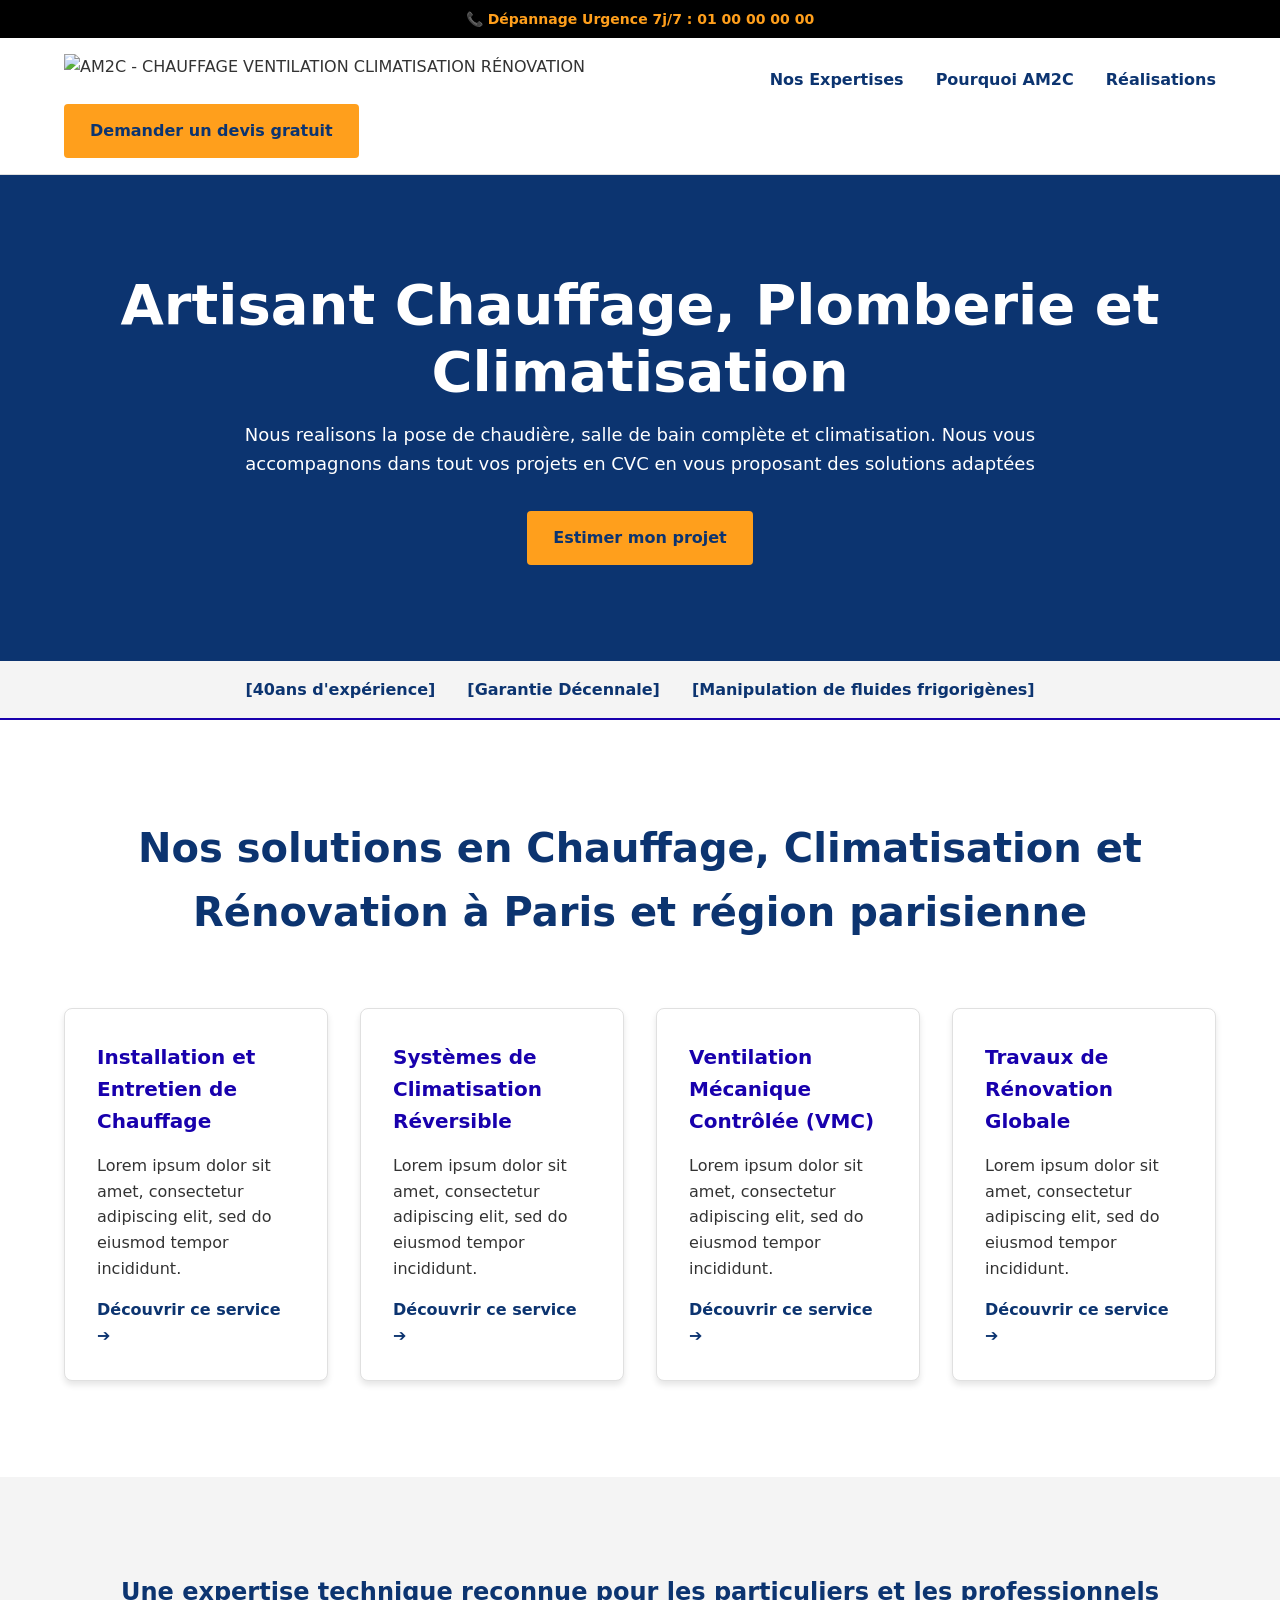
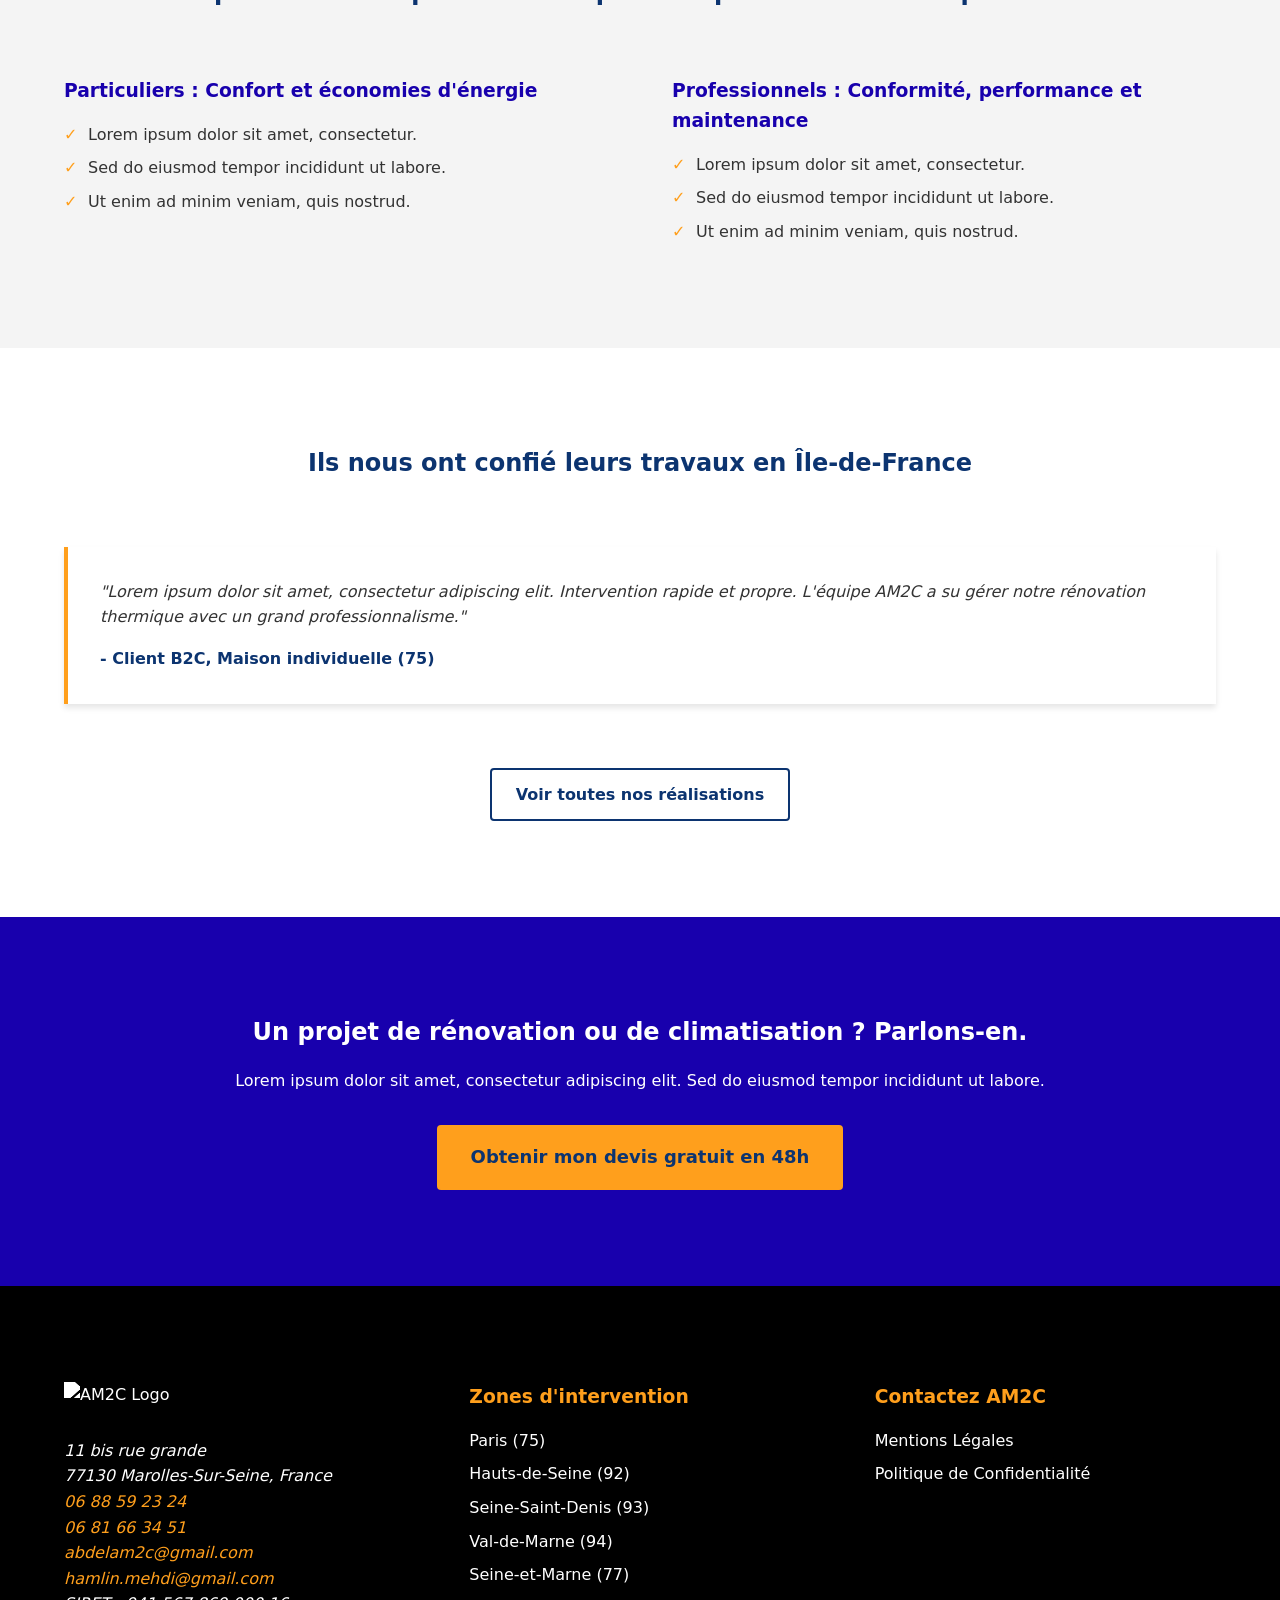
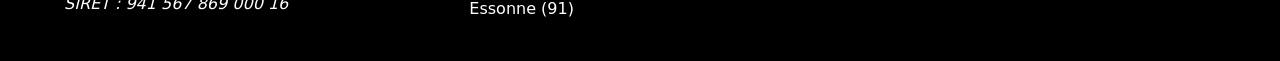
==== index.html @ a671abc2 "Rename home.html to index.html" ====
<!DOCTYPE html>
<html lang="fr">
<head>
    <meta charset="UTF-8">
    <meta name="viewport" content="width=device-width, initial-scale=1.0">
    <meta name="description" content="AM2C, expert en génie climatique (Chauffage, Ventilation, Climatisation) et rénovation globale en Île-de-France.">
    <title>AM2C | Expert CVC et Rénovation en Île-de-France</title>
    <link rel="stylesheet" href="style.css">
</head>
<body>
    
    <!-- 1. EN-TÊTE & NAVIGATION -->
    <header class="header">
        <div class="header__top-bar">
            <!-- Profil Urgence : Persistant et ultra-visible -->
            <a href="tel:+33100000000" class="header__emergency-link">📞 Dépannage Urgence 7j/7 : 01 00 00 00 00</a>
        </div>
        <div class="header__main">
            <a href="/" class="header__logo-link">
                <!-- L'attribut alt reprend exactement le sous-titre de votre logo pour le SEO -->
                <img src="logo-am2c.svg" alt="AM2C - CHAUFFAGE VENTILATION CLIMATISATION RÉNOVATION" class="header__logo">
            </a>
            <nav class="header__nav" aria-label="Menu principal">
                <ul class="header__menu">
                    <li class="header__menu-item"><a href="#expertises" class="header__menu-link">Nos Expertises</a></li>
                    <li class="header__menu-item"><a href="#pourquoi-nous" class="header__menu-link">Pourquoi AM2C</a></li>
                    <li class="header__menu-item"><a href="#realisations" class="header__menu-link">Réalisations</a></li>
                </ul>
            </nav>
            <div class="header__cta-group">
                <!-- Profil Projet : Bouton de conversion principal -->
                <a href="#devis" class="btn btn--primary">Demander un devis gratuit</a>
            </div>
        </div>
    </header>

    <main>
        <!-- 2. SECTION HÉRO -->
        <section class="hero">
            <div class="hero__content">
                <h1 class="hero__title">Artisant Chauffage, Plomberie et Climatisation</h1>
                <p class="hero__description">Nous realisons la pose de chaudière, salle de bain complète et climatisation. Nous vous accompagnons dans tout vos projets en CVC en vous proposant des solutions adaptées</p>
                <div class="hero__actions">
                    <a href="#devis" class="btn btn--primary">Estimer mon projet</a>
                </div>
            </div>
        </section>

        <!-- 3. BARRE DE RÉASSURANCE -->
        <aside class="trust-bar" aria-label="Certifications et garanties de l'entreprise">
            <!-- H2 masqué visuellement mais lu par les screen readers et Google -->
            <h2 class="sr-only">Nos certifications et garanties qualité</h2>
            <ul class="trust-bar__list">
                <li class="trust-bar__item"><span class="trust-bar__icon">[40ans d'expérience]</span></li>
                <li class="trust-bar__item"><span class="trust-bar__icon">[Garantie Décennale]</span></li>
                <li class="trust-bar__item"><span class="trust-bar__icon">[Manipulation de fluides frigorigènes]</span></li>
            </ul>
        </aside>

        <!-- 4. PÔLES D'EXPERTISE (La future grille CSS) -->
        <section id="expertises" class="services">
            <div class="services__container">
                <h2 class="services__section-title">Nos solutions en Chauffage, Climatisation et Rénovation à Paris et région parisienne</h2>
                <div class="services__grid">
                    <article class="service-card">
                        <h3 class="service-card__title">Installation et Entretien de Chauffage</h3>
                        <p class="service-card__text">Lorem ipsum dolor sit amet, consectetur adipiscing elit, sed do eiusmod tempor incididunt.</p>
                        <a href="#chauffage" class="service-card__link">Découvrir ce service ➔</a>
                    </article>
                    <article class="service-card">
                        <h3 class="service-card__title">Systèmes de Climatisation Réversible</h3>
                        <p class="service-card__text">Lorem ipsum dolor sit amet, consectetur adipiscing elit, sed do eiusmod tempor incididunt.</p>
                        <a href="#climatisation" class="service-card__link">Découvrir ce service ➔</a>
                    </article>
                    <article class="service-card">
                        <h3 class="service-card__title">Ventilation Mécanique Contrôlée (VMC)</h3>
                        <p class="service-card__text">Lorem ipsum dolor sit amet, consectetur adipiscing elit, sed do eiusmod tempor incididunt.</p>
                        <a href="#ventilation" class="service-card__link">Découvrir ce service ➔</a>
                    </article>
                    <article class="service-card">
                        <h3 class="service-card__title">Travaux de Rénovation Globale</h3>
                        <p class="service-card__text">Lorem ipsum dolor sit amet, consectetur adipiscing elit, sed do eiusmod tempor incididunt.</p>
                        <a href="#renovation" class="service-card__link">Découvrir ce service ➔</a>
                    </article>
                </div>
            </div>
        </section>

        <!-- 5. POURQUOI CHOISIR AM2C -->
        <section id="pourquoi-nous" class="why-us">
            <div class="why-us__container">
                <h2 class="why-us__title">Une expertise technique reconnue pour les particuliers et les professionnels</h2>
                <div class="why-us__content">
                    <article class="why-us__target">
                        <h3 class="why-us__subtitle">Particuliers : Confort et économies d'énergie</h3>
                        <ul class="why-us__list">
                            <li>Lorem ipsum dolor sit amet, consectetur.</li>
                            <li>Sed do eiusmod tempor incididunt ut labore.</li>
                            <li>Ut enim ad minim veniam, quis nostrud.</li>
                        </ul>
                    </article>
                    <article class="why-us__target">
                        <h3 class="why-us__subtitle">Professionnels : Conformité, performance et maintenance</h3>
                        <ul class="why-us__list">
                            <li>Lorem ipsum dolor sit amet, consectetur.</li>
                            <li>Sed do eiusmod tempor incididunt ut labore.</li>
                            <li>Ut enim ad minim veniam, quis nostrud.</li>
                        </ul>
                    </article>
                </div>
            </div>
        </section>

        <!-- 6. PREUVE SOCIALE -->
        <section id="realisations" class="testimonials">
            <div class="testimonials__container">
                <h2 class="testimonials__title">Ils nous ont confié leurs travaux en Île-de-France</h2>
                <div class="testimonials__grid">
                    <article class="testimonial-card">
                        <blockquote class="testimonial-card__quote">"Lorem ipsum dolor sit amet, consectetur adipiscing elit. Intervention rapide et propre. L'équipe AM2C a su gérer notre rénovation thermique avec un grand professionnalisme."</blockquote>
                        <p class="testimonial-card__author">- Client B2C, Maison individuelle (75)</p>
                    </article>
                </div>
                <div class="testimonials__actions">
                    <a href="#portfolio" class="btn btn--outline">Voir toutes nos réalisations</a>
                </div>
            </div>
        </section>

        <!-- 7. CTA FINAL (PRE-FOOTER) -->
        <section id="devis" class="pre-footer-cta">
            <div class="pre-footer-cta__container">
                <h2 class="pre-footer-cta__title">Un projet de rénovation ou de climatisation ? Parlons-en.</h2>
                <p class="pre-footer-cta__text">Lorem ipsum dolor sit amet, consectetur adipiscing elit. Sed do eiusmod tempor incididunt ut labore.</p>
                <a href="#contact" class="btn btn--primary btn--large">Obtenir mon devis gratuit en 48h</a>
            </div>
        </section>
    </main>

    <!-- 8. PIED DE PAGE -->
    <footer class="footer">
        <div class="footer__container">
            <div class="footer__column">
                <img src="logo-am2c-blanc.svg" alt="AM2C Logo" class="footer__logo">
                <address class="footer__address">
                    <p>11 bis rue grande <br>77130 Marolles-Sur-Seine, France</p>
                    <p><a href="tel:+33100000000">06 88 59 23 24</a></p>
                    <p><a href="tel:+33100000000">06 81 66 34 51</a></p>
                    <p><a href="mailto:contact@am2c.fr">abdelam2c@gmail.com</a></p>
                    <p><a href="mailto:contact@am2c.fr">hamlin.mehdi@gmail.com</a></p>
                    <p>SIRET : 941 567 869 000 16</p>
                </address>
            </div>
            <div class="footer__column">
                <h3 class="footer__subtitle">Zones d'intervention</h3>
                <nav aria-label="Zones d'intervention">
                    <ul class="footer__list">
                        <li><a href="#paris">Paris (75)</a></li>
                        <li><a href="#hauts-de-seine">Hauts-de-Seine (92)</a></li>
                        <li><a href="#seine-saint-denis">Seine-Saint-Denis (93)</a></li>
                        <li><a href="#val-de-marne">Val-de-Marne (94)</a></li>
                        <li><a href="#val-de-marne">Seine-et-Marne (77)</a></li>
                        <li><a href="#val-de-marne">Essonne (91)</a></li>
                    </ul>
                </nav>
            </div>
            <div class="footer__column">
                <h3 class="footer__subtitle">Contactez AM2C</h3>
                <nav aria-label="Liens légaux">
                    <ul class="footer__list">
                        <li><a href="#mentions-legales">Mentions Légales</a></li>
                        <li><a href="#politique-confidentialite">Politique de Confidentialité</a></li>
                    </ul>
                </nav>
            </div>
        </div>
    </footer>

</body>
</html>
---- style.css ----
/* ==========================================================================
   1. VARIABLES & CONFIGURATION (Design Tokens)
   ========================================================================== */
:root {
    /* Couleurs de la marque (issues du Logo AM2C) */
    --color-primary: #0C3470;     /* Bleu Foncé */
    --color-secondary: #1800AD;   /* Bleu Royal */
    --color-dark: #000000;        /* Noir */
    
    /* Couleurs d'accentuation et neutres */
    --color-accent: #FF9F1C;      /* Orange Ambré - CTA */
    --color-accent-hover: #E88E19;/* Orange Ambré foncé */
    --color-light: #FFFFFF;       /* Blanc pur */
    --color-bg-gray: #F4F4F4;     /* Gris très clair pour casser la monotonie */
    --color-text: #333333;        /* Gris foncé pour un texte lisible (WCAG) */

    /* Typographie (Sans requête HTTP inutile = polices système optimisées) */
    --font-main: 'Inter', system-ui, -apple-system, BlinkMacSystemFont, "Segoe UI", Roboto, sans-serif;
    
    /* Espacements (Système fluide de base) */
    --spacing-xs: 0.5rem;
    --spacing-sm: 1rem;
    --spacing-md: 2rem;
    --spacing-lg: 4rem;
    --spacing-xl: 6rem;

    /* Ombres et Transitions */
    --shadow-card: 0 4px 6px rgba(0, 0, 0, 0.1);
    --shadow-card-hover: 0 10px 15px rgba(0, 0, 0, 0.15);
    --transition-fast: 0.2s ease-in-out;
}

/* ==========================================================================
   2. RESET & BASE (HTML sémantique)
   ========================================================================== */
*, *::before, *::after {
    box-sizing: border-box;
    margin: 0;
    padding: 0;
}

html {
    scroll-behavior: smooth; /* Pour la navigation fluide par ancres */
    font-size: 100%;
}

body {
    font-family: var(--font-main);
    color: var(--color-text);
    background-color: var(--color-light);
    line-height: 1.6;
    -webkit-font-smoothing: antialiased;
}

img, svg {
    max-width: 100%;
    height: auto;
    display: block;
}

a {
    text-decoration: none;
    color: inherit;
    transition: color var(--transition-fast);
}

ul {
    list-style: none;
}

/* ==========================================================================
   3. CLASSES UTILITAIRES (Accessibilité & Layout)
   ========================================================================== */
/* Masquer visuellement mais laisser lisible pour les lecteurs d'écran & SEO */
.sr-only {
    position: absolute;
    width: 1px;
    height: 1px;
    padding: 0;
    margin: -1px;
    overflow: hidden;
    clip: rect(0, 0, 0, 0);
    border: 0;
}

/* Conteneur global */
[class$="__container"] {
    width: 90%;
    max-width: 1200px;
    margin: 0 auto;
}

/* ==========================================================================
   4. COMPOSANTS (Boutons)
   ========================================================================== */
.btn {
    display: inline-block;
    padding: 0.75rem 1.5rem;
    font-weight: 700;
    text-align: center;
    border-radius: 4px;
    cursor: pointer;
    transition: all var(--transition-fast);
    border: 2px solid transparent;
}

.btn--primary {
    background-color: var(--color-accent);
    color: var(--color-primary); /* Contraste WCAG AA respecté */
}

.btn--primary:hover, .btn--primary:focus-visible {
    background-color: var(--color-accent-hover);
    transform: translateY(-2px);
}

.btn--secondary {
    background-color: transparent;
    color: var(--color-light);
    border-color: var(--color-light);
}

.btn--secondary:hover, .btn--secondary:focus-visible {
    background-color: var(--color-light);
    color: var(--color-primary);
}

.btn--outline {
    background-color: transparent;
    color: var(--color-primary);
    border-color: var(--color-primary);
}

.btn--outline:hover {
    background-color: var(--color-primary);
    color: var(--color-light);
}

.btn--large {
    padding: 1rem 2rem;
    font-size: 1.125rem;
}

/* ==========================================================================
   5. LAYOUT : HEADER
   ========================================================================== */
.header__top-bar {
    background-color: var(--color-dark);
    color: var(--color-light);
    text-align: center;
    padding: var(--spacing-xs);
    font-size: 0.875rem;
    font-weight: bold;
}

.header__emergency-link {
    color: var(--color-accent);
}

.header__main {
    display: flex;
    flex-wrap: wrap;
    justify-content: space-between;
    align-items: center;
    padding: var(--spacing-sm) 5%;
    background-color: var(--color-light);
    border-bottom: 1px solid #E0E0E0;
}

.header__logo {
    height: 50px; /* À ajuster selon les proportions de votre fichier SVG/PNG */
}

.header__menu {
    display: none; /* Masqué sur mobile par défaut, nécessitera un bouton menu/hamburger */
}

/* Tablette & Desktop */
@media (min-width: 768px) {
    .header__menu {
        display: flex;
        gap: var(--spacing-md);
    }
    
    .header__menu-link {
        font-weight: 600;
        color: var(--color-primary);
    }
    
    .header__menu-link:hover {
        color: var(--color-accent);
    }
}

/* ==========================================================================
   6. LAYOUT : HERO SECTION
   ========================================================================== */
.hero {
    background-color: var(--color-primary);
    /* Option : Ajouter une image en background avec un overlay gradient ici */
    color: var(--color-light);
    padding: var(--spacing-xl) 5%;
    text-align: center;
}

.hero__title {
    font-size: clamp(2rem, 5vw, 3.5rem); /* Typographie fluide */
    line-height: 1.2;
    margin-bottom: var(--spacing-sm);
    color: var(--color-light);
}

.hero__description {
    font-size: 1.125rem;
    max-width: 800px;
    margin: 0 auto var(--spacing-md);
}

.hero__actions {
    display: flex;
    flex-direction: column;
    gap: var(--spacing-sm);
    justify-content: center;
}

@media (min-width: 768px) {
    .hero__actions {
        flex-direction: row;
    }
}

/* ==========================================================================
   7. LAYOUT : TRUST BAR (Réassurance)
   ========================================================================== */
.trust-bar {
    background-color: var(--color-bg-gray);
    padding: var(--spacing-sm) 5%;
    border-bottom: 2px solid var(--color-secondary);
}

.trust-bar__list {
    display: flex;
    flex-wrap: wrap;
    justify-content: center;
    gap: var(--spacing-md);
    font-weight: bold;
    color: var(--color-primary);
}

/* ==========================================================================
   8. LAYOUT : SERVICES (Pôles d'expertise - GRID)
   ========================================================================== */
.services {
    padding: var(--spacing-xl) 0;
}

.services__section-title {
    text-align: center;
    color: var(--color-primary);
    margin-bottom: var(--spacing-lg);
    font-size: clamp(1.75rem, 4vw, 2.5rem);
}

.services__grid {
    display: grid;
    grid-template-columns: 1fr; /* Mobile-first: 1 colonne */
    gap: var(--spacing-md);
}

/* Tablette: 2 colonnes */
@media (min-width: 768px) {
    .services__grid {
        grid-template-columns: repeat(2, 1fr);
    }
}

/* Desktop: 4 colonnes */
@media (min-width: 1024px) {
    .services__grid {
        grid-template-columns: repeat(4, 1fr);
    }
}

.service-card {
    background-color: var(--color-light);
    border: 1px solid #E0E0E0;
    padding: var(--spacing-md);
    border-radius: 8px;
    box-shadow: var(--shadow-card);
    transition: box-shadow var(--transition-fast), transform var(--transition-fast);
    display: flex;
    flex-direction: column;
}

.service-card:hover {
    box-shadow: var(--shadow-card-hover);
    transform: translateY(-5px);
    border-bottom: 4px solid var(--color-secondary);
}

.service-card__title {
    color: var(--color-secondary);
    margin-bottom: var(--spacing-sm);
    font-size: 1.25rem;
}

.service-card__text {
    margin-bottom: var(--spacing-sm);
    flex-grow: 1; /* Pousse le lien vers le bas pour un alignement uniforme */
}

.service-card__link {
    color: var(--color-primary);
    font-weight: 700;
    display: inline-flex;
    align-items: center;
    margin-top: auto;
}

.service-card__link:hover {
    color: var(--color-accent);
}

/* ==========================================================================
   9. LAYOUT : POURQUOI NOUS & PREUVE SOCIALE
   ========================================================================== */
.why-us {
    background-color: var(--color-bg-gray);
    padding: var(--spacing-xl) 0;
}

.why-us__title, .testimonials__title {
    text-align: center;
    color: var(--color-primary);
    margin-bottom: var(--spacing-lg);
}

.why-us__content {
    display: grid;
    grid-template-columns: 1fr;
    gap: var(--spacing-lg);
}

@media (min-width: 768px) {
    .why-us__content {
        grid-template-columns: repeat(2, 1fr);
    }
}

.why-us__subtitle {
    color: var(--color-secondary);
    margin-bottom: var(--spacing-sm);
}

.why-us__list li {
    position: relative;
    padding-left: 1.5rem;
    margin-bottom: var(--spacing-xs);
}

.why-us__list li::before {
    content: "✓";
    position: absolute;
    left: 0;
    color: var(--color-accent);
    font-weight: bold;
}

.testimonials {
    padding: var(--spacing-xl) 0;
}

.testimonial-card {
    background-color: var(--color-light);
    padding: var(--spacing-md);
    border-left: 4px solid var(--color-accent);
    box-shadow: var(--shadow-card);
    font-style: italic;
}

.testimonial-card__author {
    margin-top: var(--spacing-sm);
    font-weight: bold;
    color: var(--color-primary);
    font-style: normal;
}

.testimonials__actions {
    text-align: center;
    margin-top: var(--spacing-lg);
}

/* ==========================================================================
   10. CTA FINAL & FOOTER
   ========================================================================== */
.pre-footer-cta {
    background-color: var(--color-secondary);
    color: var(--color-light);
    text-align: center;
    padding: var(--spacing-xl) 0;
}

.pre-footer-cta__title {
    margin-bottom: var(--spacing-sm);
}

.pre-footer-cta__text {
    margin-bottom: var(--spacing-md);
}

.footer {
    background-color: var(--color-dark);
    color: var(--color-light);
    padding: var(--spacing-xl) 0 var(--spacing-md);
}

.footer__container {
    display: grid;
    grid-template-columns: 1fr;
    gap: var(--spacing-lg);
}

@media (min-width: 768px) {
    .footer__container {
        grid-template-columns: repeat(3, 1fr);
    }
}

.footer__logo {
    height: 40px;
    margin-bottom: var(--spacing-sm);
    filter: brightness(0) invert(1); /* Rend le logo blanc si on utilise un PNG noir de base */
}

.footer__subtitle {
    color: var(--color-accent);
    margin-bottom: var(--spacing-sm);
}

.footer__list li {
    margin-bottom: var(--spacing-xs);
}

.footer__list a:hover {
    color: var(--color-accent);
    text-decoration: underline;
}

.footer__address a {
    color: var(--color-accent);
}
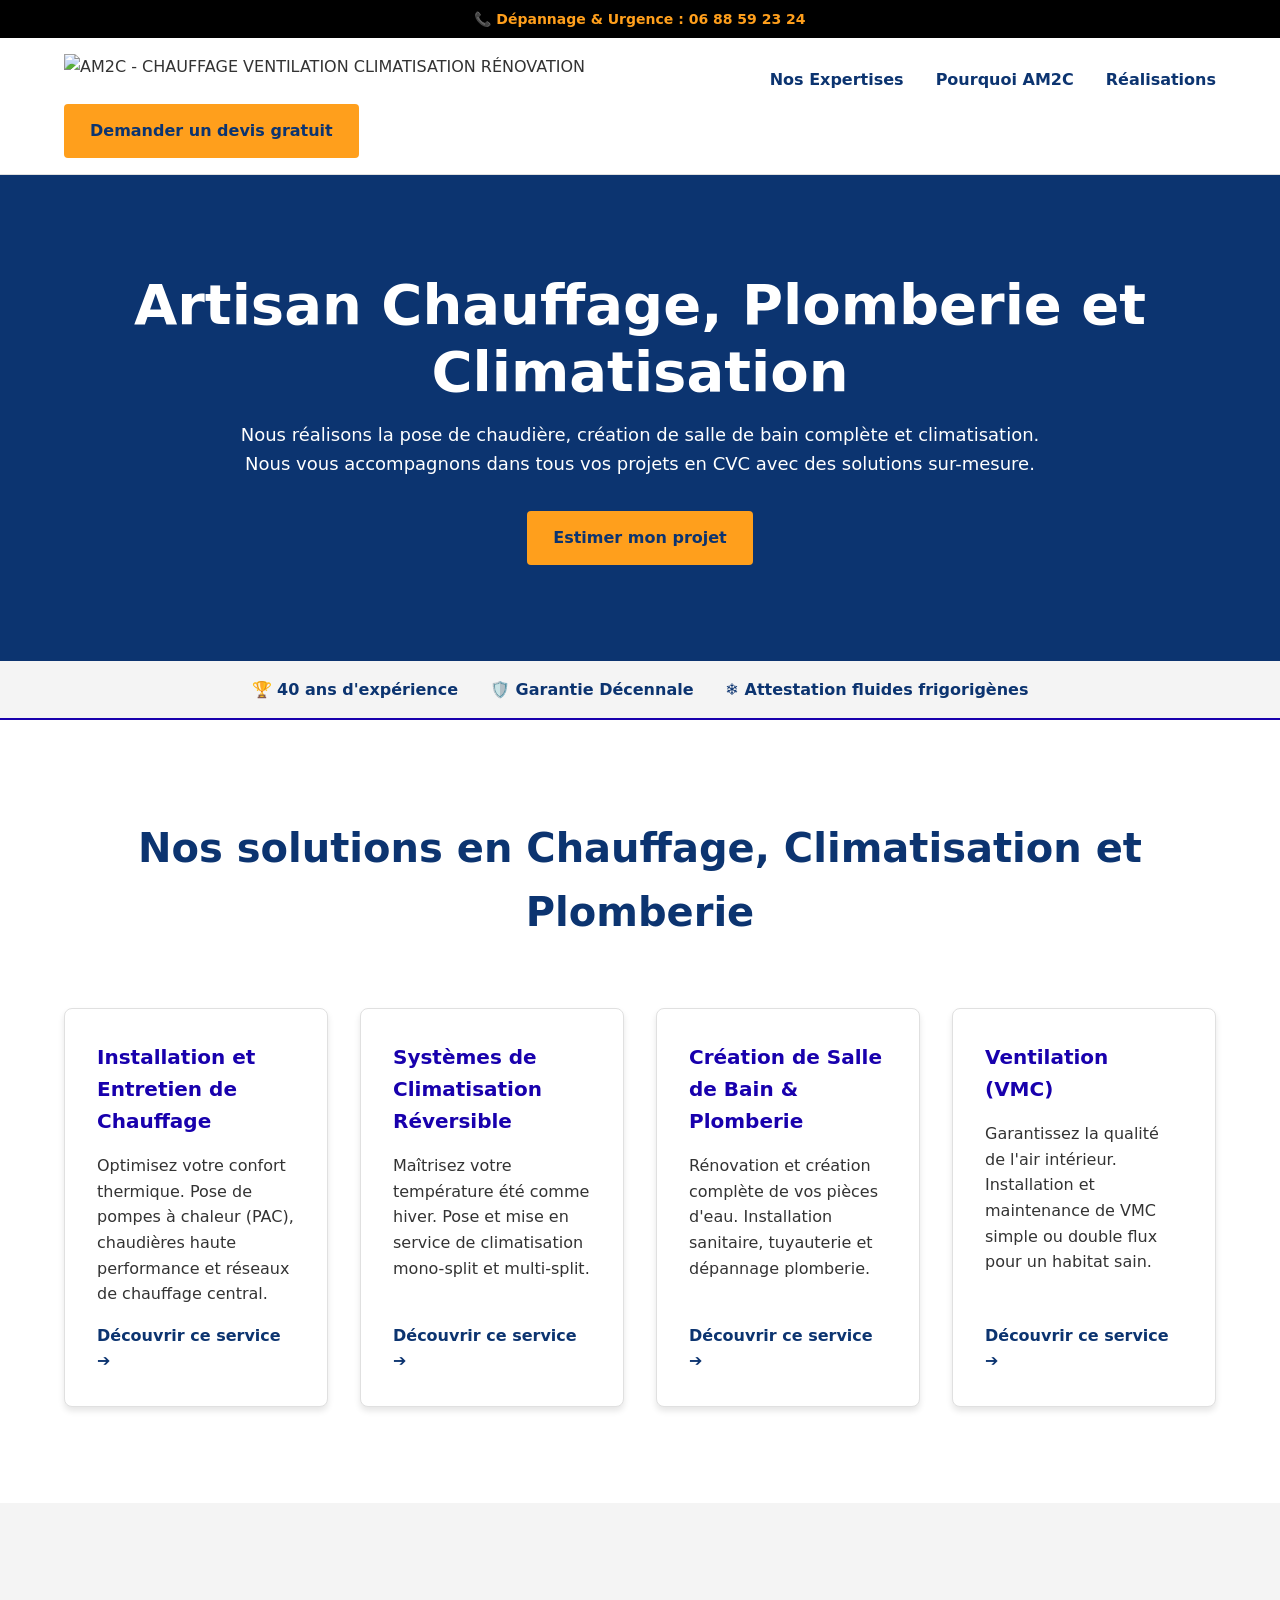
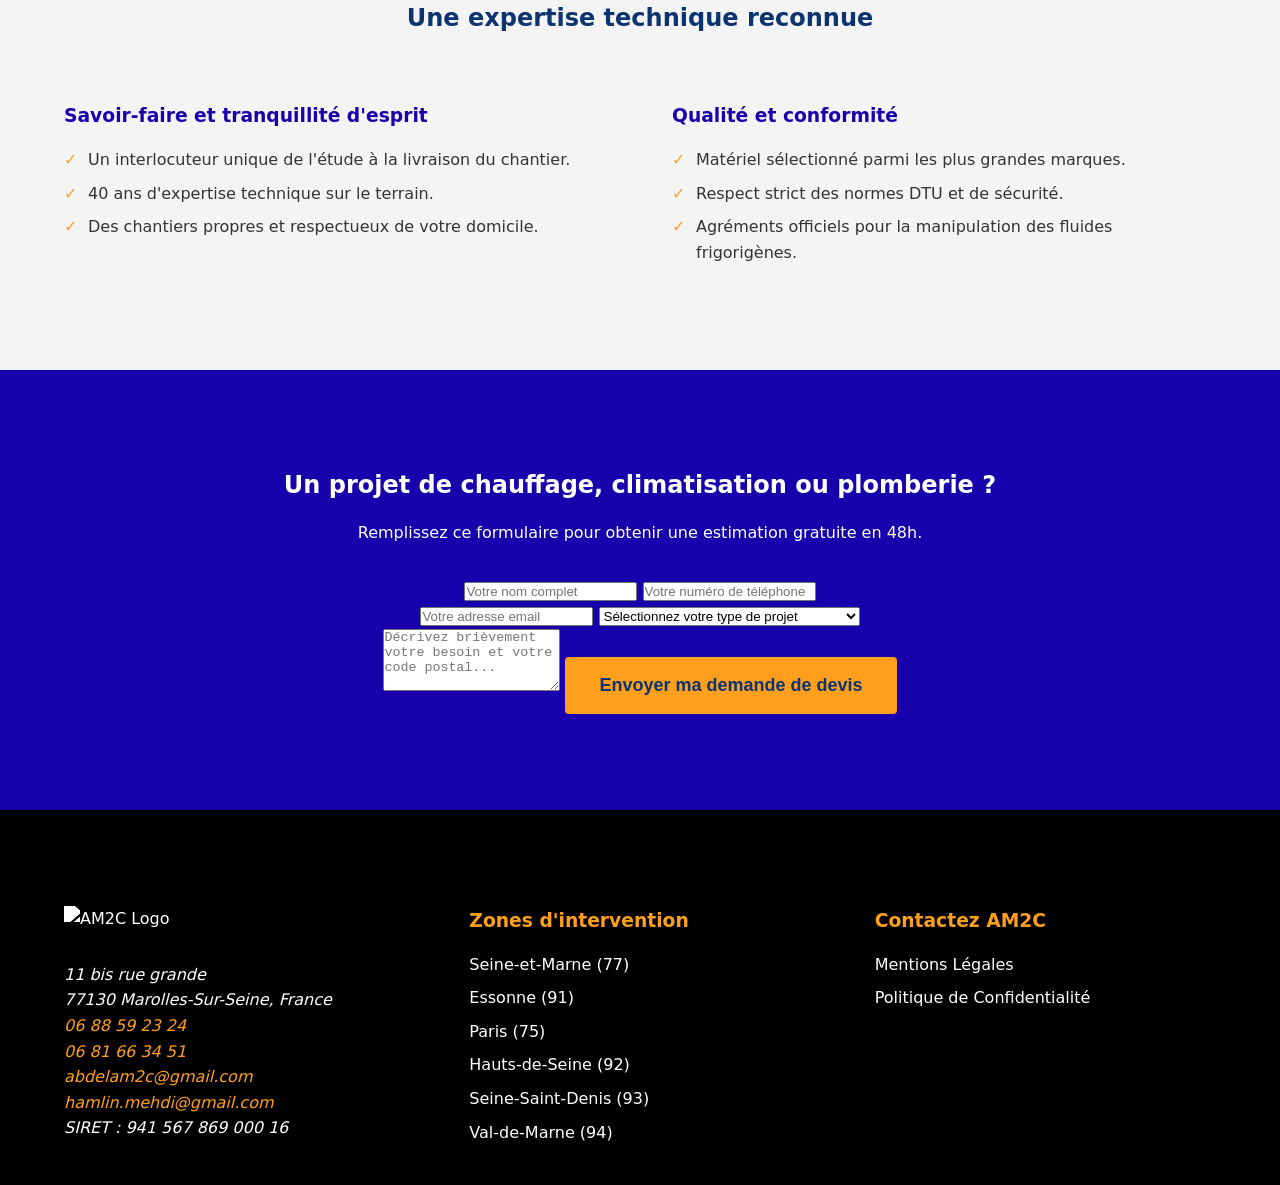
==== commit d84c0304: "Update index.html" ====
--- a/index.html
+++ b/index.html
@@ -3,22 +3,19 @@
 <head>
     <meta charset="UTF-8">
     <meta name="viewport" content="width=device-width, initial-scale=1.0">
-    <meta name="description" content="AM2C, expert en génie climatique (Chauffage, Ventilation, Climatisation) et rénovation globale en Île-de-France.">
-    <title>AM2C | Expert CVC et Rénovation en Île-de-France</title>
-    <link rel="stylesheet" href="style.css">
+    <meta name="description" content="AM2C, expert en génie climatique (Chauffage, Ventilation, Climatisation) et plomberie en Île-de-France et Seine-et-Marne.">
+    <title>AM2C | Artisan Chauffagiste, Plombier et Climatisation (77, 91, IDF)</title>
+    <link rel="stylesheet" href="static/style.css">
 </head>
 <body>
     
-    <!-- 1. EN-TÊTE & NAVIGATION -->
     <header class="header">
         <div class="header__top-bar">
-            <!-- Profil Urgence : Persistant et ultra-visible -->
-            <a href="tel:+33100000000" class="header__emergency-link">📞 Dépannage Urgence 7j/7 : 01 00 00 00 00</a>
+            <a href="tel:+33688592324" class="header__emergency-link">📞 Dépannage & Urgence : 06 88 59 23 24</a>
         </div>
         <div class="header__main">
             <a href="/" class="header__logo-link">
-                <!-- L'attribut alt reprend exactement le sous-titre de votre logo pour le SEO -->
-                <img src="logo-am2c.svg" alt="AM2C - CHAUFFAGE VENTILATION CLIMATISATION RÉNOVATION" class="header__logo">
+                <img src="amc_logo.png" alt="AM2C - CHAUFFAGE VENTILATION CLIMATISATION RÉNOVATION" class="header__logo">
             </a>
             <nav class="header__nav" aria-label="Menu principal">
                 <ul class="header__menu">
@@ -28,126 +25,121 @@
                 </ul>
             </nav>
             <div class="header__cta-group">
-                <!-- Profil Projet : Bouton de conversion principal -->
                 <a href="#devis" class="btn btn--primary">Demander un devis gratuit</a>
             </div>
         </div>
     </header>
 
     <main>
-        <!-- 2. SECTION HÉRO -->
         <section class="hero">
             <div class="hero__content">
-                <h1 class="hero__title">Artisant Chauffage, Plomberie et Climatisation</h1>
-                <p class="hero__description">Nous realisons la pose de chaudière, salle de bain complète et climatisation. Nous vous accompagnons dans tout vos projets en CVC en vous proposant des solutions adaptées</p>
+                <h1 class="hero__title">Artisan Chauffage, Plomberie et Climatisation</h1>
+                <p class="hero__description">Nous réalisons la pose de chaudière, création de salle de bain complète et climatisation. Nous vous accompagnons dans tous vos projets en CVC avec des solutions sur-mesure.</p>
                 <div class="hero__actions">
                     <a href="#devis" class="btn btn--primary">Estimer mon projet</a>
                 </div>
             </div>
         </section>
 
-        <!-- 3. BARRE DE RÉASSURANCE -->
         <aside class="trust-bar" aria-label="Certifications et garanties de l'entreprise">
-            <!-- H2 masqué visuellement mais lu par les screen readers et Google -->
             <h2 class="sr-only">Nos certifications et garanties qualité</h2>
             <ul class="trust-bar__list">
-                <li class="trust-bar__item"><span class="trust-bar__icon">[40ans d'expérience]</span></li>
-                <li class="trust-bar__item"><span class="trust-bar__icon">[Garantie Décennale]</span></li>
-                <li class="trust-bar__item"><span class="trust-bar__icon">[Manipulation de fluides frigorigènes]</span></li>
+                <li class="trust-bar__item"><span class="trust-bar__icon">🏆 40 ans d'expérience</span></li>
+                <li class="trust-bar__item"><span class="trust-bar__icon">🛡️ Garantie Décennale</span></li>
+                <li class="trust-bar__item"><span class="trust-bar__icon">❄️ Attestation fluides frigorigènes</span></li>
             </ul>
         </aside>
 
-        <!-- 4. PÔLES D'EXPERTISE (La future grille CSS) -->
         <section id="expertises" class="services">
             <div class="services__container">
-                <h2 class="services__section-title">Nos solutions en Chauffage, Climatisation et Rénovation à Paris et région parisienne</h2>
+                <h2 class="services__section-title">Nos solutions en Chauffage, Climatisation et Plomberie</h2>
                 <div class="services__grid">
                     <article class="service-card">
                         <h3 class="service-card__title">Installation et Entretien de Chauffage</h3>
-                        <p class="service-card__text">Lorem ipsum dolor sit amet, consectetur adipiscing elit, sed do eiusmod tempor incididunt.</p>
+                        <p class="service-card__text">Optimisez votre confort thermique. Pose de pompes à chaleur (PAC), chaudières haute performance et réseaux de chauffage central.</p>
                         <a href="#chauffage" class="service-card__link">Découvrir ce service ➔</a>
                     </article>
                     <article class="service-card">
                         <h3 class="service-card__title">Systèmes de Climatisation Réversible</h3>
-                        <p class="service-card__text">Lorem ipsum dolor sit amet, consectetur adipiscing elit, sed do eiusmod tempor incididunt.</p>
+                        <p class="service-card__text">Maîtrisez votre température été comme hiver. Pose et mise en service de climatisation mono-split et multi-split.</p>
                         <a href="#climatisation" class="service-card__link">Découvrir ce service ➔</a>
                     </article>
                     <article class="service-card">
-                        <h3 class="service-card__title">Ventilation Mécanique Contrôlée (VMC)</h3>
-                        <p class="service-card__text">Lorem ipsum dolor sit amet, consectetur adipiscing elit, sed do eiusmod tempor incididunt.</p>
-                        <a href="#ventilation" class="service-card__link">Découvrir ce service ➔</a>
+                        <h3 class="service-card__title">Création de Salle de Bain & Plomberie</h3>
+                        <p class="service-card__text">Rénovation et création complète de vos pièces d'eau. Installation sanitaire, tuyauterie et dépannage plomberie.</p>
+                        <a href="#plomberie" class="service-card__link">Découvrir ce service ➔</a>
                     </article>
                     <article class="service-card">
-                        <h3 class="service-card__title">Travaux de Rénovation Globale</h3>
-                        <p class="service-card__text">Lorem ipsum dolor sit amet, consectetur adipiscing elit, sed do eiusmod tempor incididunt.</p>
-                        <a href="#renovation" class="service-card__link">Découvrir ce service ➔</a>
+                        <h3 class="service-card__title">Ventilation (VMC)</h3>
+                        <p class="service-card__text">Garantissez la qualité de l'air intérieur. Installation et maintenance de VMC simple ou double flux pour un habitat sain.</p>
+                        <a href="#ventilation" class="service-card__link">Découvrir ce service ➔</a>
                     </article>
                 </div>
             </div>
         </section>
 
-        <!-- 5. POURQUOI CHOISIR AM2C -->
         <section id="pourquoi-nous" class="why-us">
             <div class="why-us__container">
-                <h2 class="why-us__title">Une expertise technique reconnue pour les particuliers et les professionnels</h2>
+                <h2 class="why-us__title">Une expertise technique reconnue</h2>
                 <div class="why-us__content">
                     <article class="why-us__target">
-                        <h3 class="why-us__subtitle">Particuliers : Confort et économies d'énergie</h3>
+                        <h3 class="why-us__subtitle">Savoir-faire et tranquillité d'esprit</h3>
                         <ul class="why-us__list">
-                            <li>Lorem ipsum dolor sit amet, consectetur.</li>
-                            <li>Sed do eiusmod tempor incididunt ut labore.</li>
-                            <li>Ut enim ad minim veniam, quis nostrud.</li>
+                            <li>Un interlocuteur unique de l'étude à la livraison du chantier.</li>
+                            <li>40 ans d'expertise technique sur le terrain.</li>
+                            <li>Des chantiers propres et respectueux de votre domicile.</li>
                         </ul>
                     </article>
                     <article class="why-us__target">
-                        <h3 class="why-us__subtitle">Professionnels : Conformité, performance et maintenance</h3>
+                        <h3 class="why-us__subtitle">Qualité et conformité</h3>
                         <ul class="why-us__list">
-                            <li>Lorem ipsum dolor sit amet, consectetur.</li>
-                            <li>Sed do eiusmod tempor incididunt ut labore.</li>
-                            <li>Ut enim ad minim veniam, quis nostrud.</li>
+                            <li>Matériel sélectionné parmi les plus grandes marques.</li>
+                            <li>Respect strict des normes DTU et de sécurité.</li>
+                            <li>Agréments officiels pour la manipulation des fluides frigorigènes.</li>
                         </ul>
                     </article>
                 </div>
             </div>
         </section>
 
-        <!-- 6. PREUVE SOCIALE -->
-        <section id="realisations" class="testimonials">
-            <div class="testimonials__container">
-                <h2 class="testimonials__title">Ils nous ont confié leurs travaux en Île-de-France</h2>
-                <div class="testimonials__grid">
-                    <article class="testimonial-card">
-                        <blockquote class="testimonial-card__quote">"Lorem ipsum dolor sit amet, consectetur adipiscing elit. Intervention rapide et propre. L'équipe AM2C a su gérer notre rénovation thermique avec un grand professionnalisme."</blockquote>
-                        <p class="testimonial-card__author">- Client B2C, Maison individuelle (75)</p>
-                    </article>
-                </div>
-                <div class="testimonials__actions">
-                    <a href="#portfolio" class="btn btn--outline">Voir toutes nos réalisations</a>
-                </div>
-            </div>
-        </section>
-
-        <!-- 7. CTA FINAL (PRE-FOOTER) -->
         <section id="devis" class="pre-footer-cta">
             <div class="pre-footer-cta__container">
-                <h2 class="pre-footer-cta__title">Un projet de rénovation ou de climatisation ? Parlons-en.</h2>
-                <p class="pre-footer-cta__text">Lorem ipsum dolor sit amet, consectetur adipiscing elit. Sed do eiusmod tempor incididunt ut labore.</p>
-                <a href="#contact" class="btn btn--primary btn--large">Obtenir mon devis gratuit en 48h</a>
+                <h2 class="pre-footer-cta__title">Un projet de chauffage, climatisation ou plomberie ?</h2>
+                <p class="pre-footer-cta__text">Remplissez ce formulaire pour obtenir une estimation gratuite en 48h.</p>
+                
+                <form action="#" method="POST" class="quote-form">
+                    <div class="form-group">
+                        <input type="text" name="nom" placeholder="Votre nom complet" required class="form-input">
+                        <input type="tel" name="telephone" placeholder="Votre numéro de téléphone" required class="form-input">
+                    </div>
+                    <div class="form-group">
+                        <input type="email" name="email" placeholder="Votre adresse email" required class="form-input">
+                        <select name="projet" required class="form-input">
+                            <option value="">Sélectionnez votre type de projet</option>
+                            <option value="chauffage">Installation Chauffage / Chaudière / PAC</option>
+                            <option value="climatisation">Climatisation Réversible</option>
+                            <option value="salle-de-bain">Création Salle de Bain / Plomberie</option>
+                            <option value="depannage">Dépannage / Entretien</option>
+                        </select>
+                    </div>
+                    <textarea name="message" placeholder="Décrivez brièvement votre besoin et votre code postal..." rows="4" required class="form-input"></textarea>
+                    <button type="submit" class="btn btn--primary btn--large">Envoyer ma demande de devis</button>
+                </form>
+
             </div>
         </section>
     </main>
 
-    <!-- 8. PIED DE PAGE -->
     <footer class="footer">
         <div class="footer__container">
             <div class="footer__column">
-                <img src="logo-am2c-blanc.svg" alt="AM2C Logo" class="footer__logo">
+                <img src="amc_logo.png" alt="AM2C Logo" class="footer__logo">
                 <address class="footer__address">
                     <p>11 bis rue grande <br>77130 Marolles-Sur-Seine, France</p>
-                    <p><a href="tel:+33100000000">06 88 59 23 24</a></p>
-                    <p><a href="tel:+33100000000">06 81 66 34 51</a></p>
-                    <p><a href="mailto:contact@am2c.fr">abdelam2c@gmail.com</a></p>
-                    <p><a href="mailto:contact@am2c.fr">hamlin.mehdi@gmail.com</a></p>
+                    <p><a href="tel:+33688592324">06 88 59 23 24</a></p>
+                    <p><a href="tel:+33681663451">06 81 66 34 51</a></p>
+                    <p><a href="mailto:abdelam2c@gmail.com">abdelam2c@gmail.com</a></p>
+                    <p><a href="mailto:hamlin.mehdi@gmail.com">hamlin.mehdi@gmail.com</a></p>
                     <p>SIRET : 941 567 869 000 16</p>
                 </address>
             </div>
@@ -155,12 +147,12 @@
                 <h3 class="footer__subtitle">Zones d'intervention</h3>
                 <nav aria-label="Zones d'intervention">
                     <ul class="footer__list">
+                        <li><a href="#seine-et-marne">Seine-et-Marne (77)</a></li>
+                        <li><a href="#essonne">Essonne (91)</a></li>
                         <li><a href="#paris">Paris (75)</a></li>
                         <li><a href="#hauts-de-seine">Hauts-de-Seine (92)</a></li>
                         <li><a href="#seine-saint-denis">Seine-Saint-Denis (93)</a></li>
                         <li><a href="#val-de-marne">Val-de-Marne (94)</a></li>
-                        <li><a href="#val-de-marne">Seine-et-Marne (77)</a></li>
-                        <li><a href="#val-de-marne">Essonne (91)</a></li>
                     </ul>
                 </nav>
             </div>
--- a/static/style.css
+++ b/static/style.css
@@ -0,0 +1,451 @@
+/* ==========================================================================
+   1. VARIABLES & CONFIGURATION (Design Tokens)
+   ========================================================================== */
+:root {
+    /* Couleurs de la marque (issues du Logo AM2C) */
+    --color-primary: #0C3470;     /* Bleu Foncé */
+    --color-secondary: #1800AD;   /* Bleu Royal */
+    --color-dark: #000000;        /* Noir */
+    
+    /* Couleurs d'accentuation et neutres */
+    --color-accent: #FF9F1C;      /* Orange Ambré - CTA */
+    --color-accent-hover: #E88E19;/* Orange Ambré foncé */
+    --color-light: #FFFFFF;       /* Blanc pur */
+    --color-bg-gray: #F4F4F4;     /* Gris très clair pour casser la monotonie */
+    --color-text: #333333;        /* Gris foncé pour un texte lisible (WCAG) */
+
+    /* Typographie (Sans requête HTTP inutile = polices système optimisées) */
+    --font-main: 'Inter', system-ui, -apple-system, BlinkMacSystemFont, "Segoe UI", Roboto, sans-serif;
+    
+    /* Espacements (Système fluide de base) */
+    --spacing-xs: 0.5rem;
+    --spacing-sm: 1rem;
+    --spacing-md: 2rem;
+    --spacing-lg: 4rem;
+    --spacing-xl: 6rem;
+
+    /* Ombres et Transitions */
+    --shadow-card: 0 4px 6px rgba(0, 0, 0, 0.1);
+    --shadow-card-hover: 0 10px 15px rgba(0, 0, 0, 0.15);
+    --transition-fast: 0.2s ease-in-out;
+}
+
+/* ==========================================================================
+   2. RESET & BASE (HTML sémantique)
+   ========================================================================== */
+*, *::before, *::after {
+    box-sizing: border-box;
+    margin: 0;
+    padding: 0;
+}
+
+html {
+    scroll-behavior: smooth; /* Pour la navigation fluide par ancres */
+    font-size: 100%;
+}
+
+body {
+    font-family: var(--font-main);
+    color: var(--color-text);
+    background-color: var(--color-light);
+    line-height: 1.6;
+    -webkit-font-smoothing: antialiased;
+}
+
+img, svg {
+    max-width: 100%;
+    height: auto;
+    display: block;
+}
+
+a {
+    text-decoration: none;
+    color: inherit;
+    transition: color var(--transition-fast);
+}
+
+ul {
+    list-style: none;
+}
+
+/* ==========================================================================
+   3. CLASSES UTILITAIRES (Accessibilité & Layout)
+   ========================================================================== */
+/* Masquer visuellement mais laisser lisible pour les lecteurs d'écran & SEO */
+.sr-only {
+    position: absolute;
+    width: 1px;
+    height: 1px;
+    padding: 0;
+    margin: -1px;
+    overflow: hidden;
+    clip: rect(0, 0, 0, 0);
+    border: 0;
+}
+
+/* Conteneur global */
+[class$="__container"] {
+    width: 90%;
+    max-width: 1200px;
+    margin: 0 auto;
+}
+
+/* ==========================================================================
+   4. COMPOSANTS (Boutons)
+   ========================================================================== */
+.btn {
+    display: inline-block;
+    padding: 0.75rem 1.5rem;
+    font-weight: 700;
+    text-align: center;
+    border-radius: 4px;
+    cursor: pointer;
+    transition: all var(--transition-fast);
+    border: 2px solid transparent;
+}
+
+.btn--primary {
+    background-color: var(--color-accent);
+    color: var(--color-primary); /* Contraste WCAG AA respecté */
+}
+
+.btn--primary:hover, .btn--primary:focus-visible {
+    background-color: var(--color-accent-hover);
+    transform: translateY(-2px);
+}
+
+.btn--secondary {
+    background-color: transparent;
+    color: var(--color-light);
+    border-color: var(--color-light);
+}
+
+.btn--secondary:hover, .btn--secondary:focus-visible {
+    background-color: var(--color-light);
+    color: var(--color-primary);
+}
+
+.btn--outline {
+    background-color: transparent;
+    color: var(--color-primary);
+    border-color: var(--color-primary);
+}
+
+.btn--outline:hover {
+    background-color: var(--color-primary);
+    color: var(--color-light);
+}
+
+.btn--large {
+    padding: 1rem 2rem;
+    font-size: 1.125rem;
+}
+
+/* ==========================================================================
+   5. LAYOUT : HEADER
+   ========================================================================== */
+.header__top-bar {
+    background-color: var(--color-dark);
+    color: var(--color-light);
+    text-align: center;
+    padding: var(--spacing-xs);
+    font-size: 0.875rem;
+    font-weight: bold;
+}
+
+.header__emergency-link {
+    color: var(--color-accent);
+}
+
+.header__main {
+    display: flex;
+    flex-wrap: wrap;
+    justify-content: space-between;
+    align-items: center;
+    padding: var(--spacing-sm) 5%;
+    background-color: var(--color-light);
+    border-bottom: 1px solid #E0E0E0;
+}
+
+.header__logo {
+    height: 50px; /* À ajuster selon les proportions de votre fichier SVG/PNG */
+}
+
+.header__menu {
+    display: none; /* Masqué sur mobile par défaut, nécessitera un bouton menu/hamburger */
+}
+
+/* Tablette & Desktop */
+@media (min-width: 768px) {
+    .header__menu {
+        display: flex;
+        gap: var(--spacing-md);
+    }
+    
+    .header__menu-link {
+        font-weight: 600;
+        color: var(--color-primary);
+    }
+    
+    .header__menu-link:hover {
+        color: var(--color-accent);
+    }
+}
+
+/* ==========================================================================
+   6. LAYOUT : HERO SECTION
+   ========================================================================== */
+.hero {
+    background-color: var(--color-primary);
+    /* Option : Ajouter une image en background avec un overlay gradient ici */
+    color: var(--color-light);
+    padding: var(--spacing-xl) 5%;
+    text-align: center;
+}
+
+.hero__title {
+    font-size: clamp(2rem, 5vw, 3.5rem); /* Typographie fluide */
+    line-height: 1.2;
+    margin-bottom: var(--spacing-sm);
+    color: var(--color-light);
+}
+
+.hero__description {
+    font-size: 1.125rem;
+    max-width: 800px;
+    margin: 0 auto var(--spacing-md);
+}
+
+.hero__actions {
+    display: flex;
+    flex-direction: column;
+    gap: var(--spacing-sm);
+    justify-content: center;
+}
+
+@media (min-width: 768px) {
+    .hero__actions {
+        flex-direction: row;
+    }
+}
+
+/* ==========================================================================
+   7. LAYOUT : TRUST BAR (Réassurance)
+   ========================================================================== */
+.trust-bar {
+    background-color: var(--color-bg-gray);
+    padding: var(--spacing-sm) 5%;
+    border-bottom: 2px solid var(--color-secondary);
+}
+
+.trust-bar__list {
+    display: flex;
+    flex-wrap: wrap;
+    justify-content: center;
+    gap: var(--spacing-md);
+    font-weight: bold;
+    color: var(--color-primary);
+}
+
+/* ==========================================================================
+   8. LAYOUT : SERVICES (Pôles d'expertise - GRID)
+   ========================================================================== */
+.services {
+    padding: var(--spacing-xl) 0;
+}
+
+.services__section-title {
+    text-align: center;
+    color: var(--color-primary);
+    margin-bottom: var(--spacing-lg);
+    font-size: clamp(1.75rem, 4vw, 2.5rem);
+}
+
+.services__grid {
+    display: grid;
+    grid-template-columns: 1fr; /* Mobile-first: 1 colonne */
+    gap: var(--spacing-md);
+}
+
+/* Tablette: 2 colonnes */
+@media (min-width: 768px) {
+    .services__grid {
+        grid-template-columns: repeat(2, 1fr);
+    }
+}
+
+/* Desktop: 4 colonnes */
+@media (min-width: 1024px) {
+    .services__grid {
+        grid-template-columns: repeat(4, 1fr);
+    }
+}
+
+.service-card {
+    background-color: var(--color-light);
+    border: 1px solid #E0E0E0;
+    padding: var(--spacing-md);
+    border-radius: 8px;
+    box-shadow: var(--shadow-card);
+    transition: box-shadow var(--transition-fast), transform var(--transition-fast);
+    display: flex;
+    flex-direction: column;
+}
+
+.service-card:hover {
+    box-shadow: var(--shadow-card-hover);
+    transform: translateY(-5px);
+    border-bottom: 4px solid var(--color-secondary);
+}
+
+.service-card__title {
+    color: var(--color-secondary);
+    margin-bottom: var(--spacing-sm);
+    font-size: 1.25rem;
+}
+
+.service-card__text {
+    margin-bottom: var(--spacing-sm);
+    flex-grow: 1; /* Pousse le lien vers le bas pour un alignement uniforme */
+}
+
+.service-card__link {
+    color: var(--color-primary);
+    font-weight: 700;
+    display: inline-flex;
+    align-items: center;
+    margin-top: auto;
+}
+
+.service-card__link:hover {
+    color: var(--color-accent);
+}
+
+/* ==========================================================================
+   9. LAYOUT : POURQUOI NOUS & PREUVE SOCIALE
+   ========================================================================== */
+.why-us {
+    background-color: var(--color-bg-gray);
+    padding: var(--spacing-xl) 0;
+}
+
+.why-us__title, .testimonials__title {
+    text-align: center;
+    color: var(--color-primary);
+    margin-bottom: var(--spacing-lg);
+}
+
+.why-us__content {
+    display: grid;
+    grid-template-columns: 1fr;
+    gap: var(--spacing-lg);
+}
+
+@media (min-width: 768px) {
+    .why-us__content {
+        grid-template-columns: repeat(2, 1fr);
+    }
+}
+
+.why-us__subtitle {
+    color: var(--color-secondary);
+    margin-bottom: var(--spacing-sm);
+}
+
+.why-us__list li {
+    position: relative;
+    padding-left: 1.5rem;
+    margin-bottom: var(--spacing-xs);
+}
+
+.why-us__list li::before {
+    content: "✓";
+    position: absolute;
+    left: 0;
+    color: var(--color-accent);
+    font-weight: bold;
+}
+
+.testimonials {
+    padding: var(--spacing-xl) 0;
+}
+
+.testimonial-card {
+    background-color: var(--color-light);
+    padding: var(--spacing-md);
+    border-left: 4px solid var(--color-accent);
+    box-shadow: var(--shadow-card);
+    font-style: italic;
+}
+
+.testimonial-card__author {
+    margin-top: var(--spacing-sm);
+    font-weight: bold;
+    color: var(--color-primary);
+    font-style: normal;
+}
+
+.testimonials__actions {
+    text-align: center;
+    margin-top: var(--spacing-lg);
+}
+
+/* ==========================================================================
+   10. CTA FINAL & FOOTER
+   ========================================================================== */
+.pre-footer-cta {
+    background-color: var(--color-secondary);
+    color: var(--color-light);
+    text-align: center;
+    padding: var(--spacing-xl) 0;
+}
+
+.pre-footer-cta__title {
+    margin-bottom: var(--spacing-sm);
+}
+
+.pre-footer-cta__text {
+    margin-bottom: var(--spacing-md);
+}
+
+.footer {
+    background-color: var(--color-dark);
+    color: var(--color-light);
+    padding: var(--spacing-xl) 0 var(--spacing-md);
+}
+
+.footer__container {
+    display: grid;
+    grid-template-columns: 1fr;
+    gap: var(--spacing-lg);
+}
+
+@media (min-width: 768px) {
+    .footer__container {
+        grid-template-columns: repeat(3, 1fr);
+    }
+}
+
+.footer__logo {
+    height: 40px;
+    margin-bottom: var(--spacing-sm);
+    filter: brightness(0) invert(1); /* Rend le logo blanc si on utilise un PNG noir de base */
+}
+
+.footer__subtitle {
+    color: var(--color-accent);
+    margin-bottom: var(--spacing-sm);
+}
+
+.footer__list li {
+    margin-bottom: var(--spacing-xs);
+}
+
+.footer__list a:hover {
+    color: var(--color-accent);
+    text-decoration: underline;
+}
+
+.footer__address a {
+    color: var(--color-accent);
+}
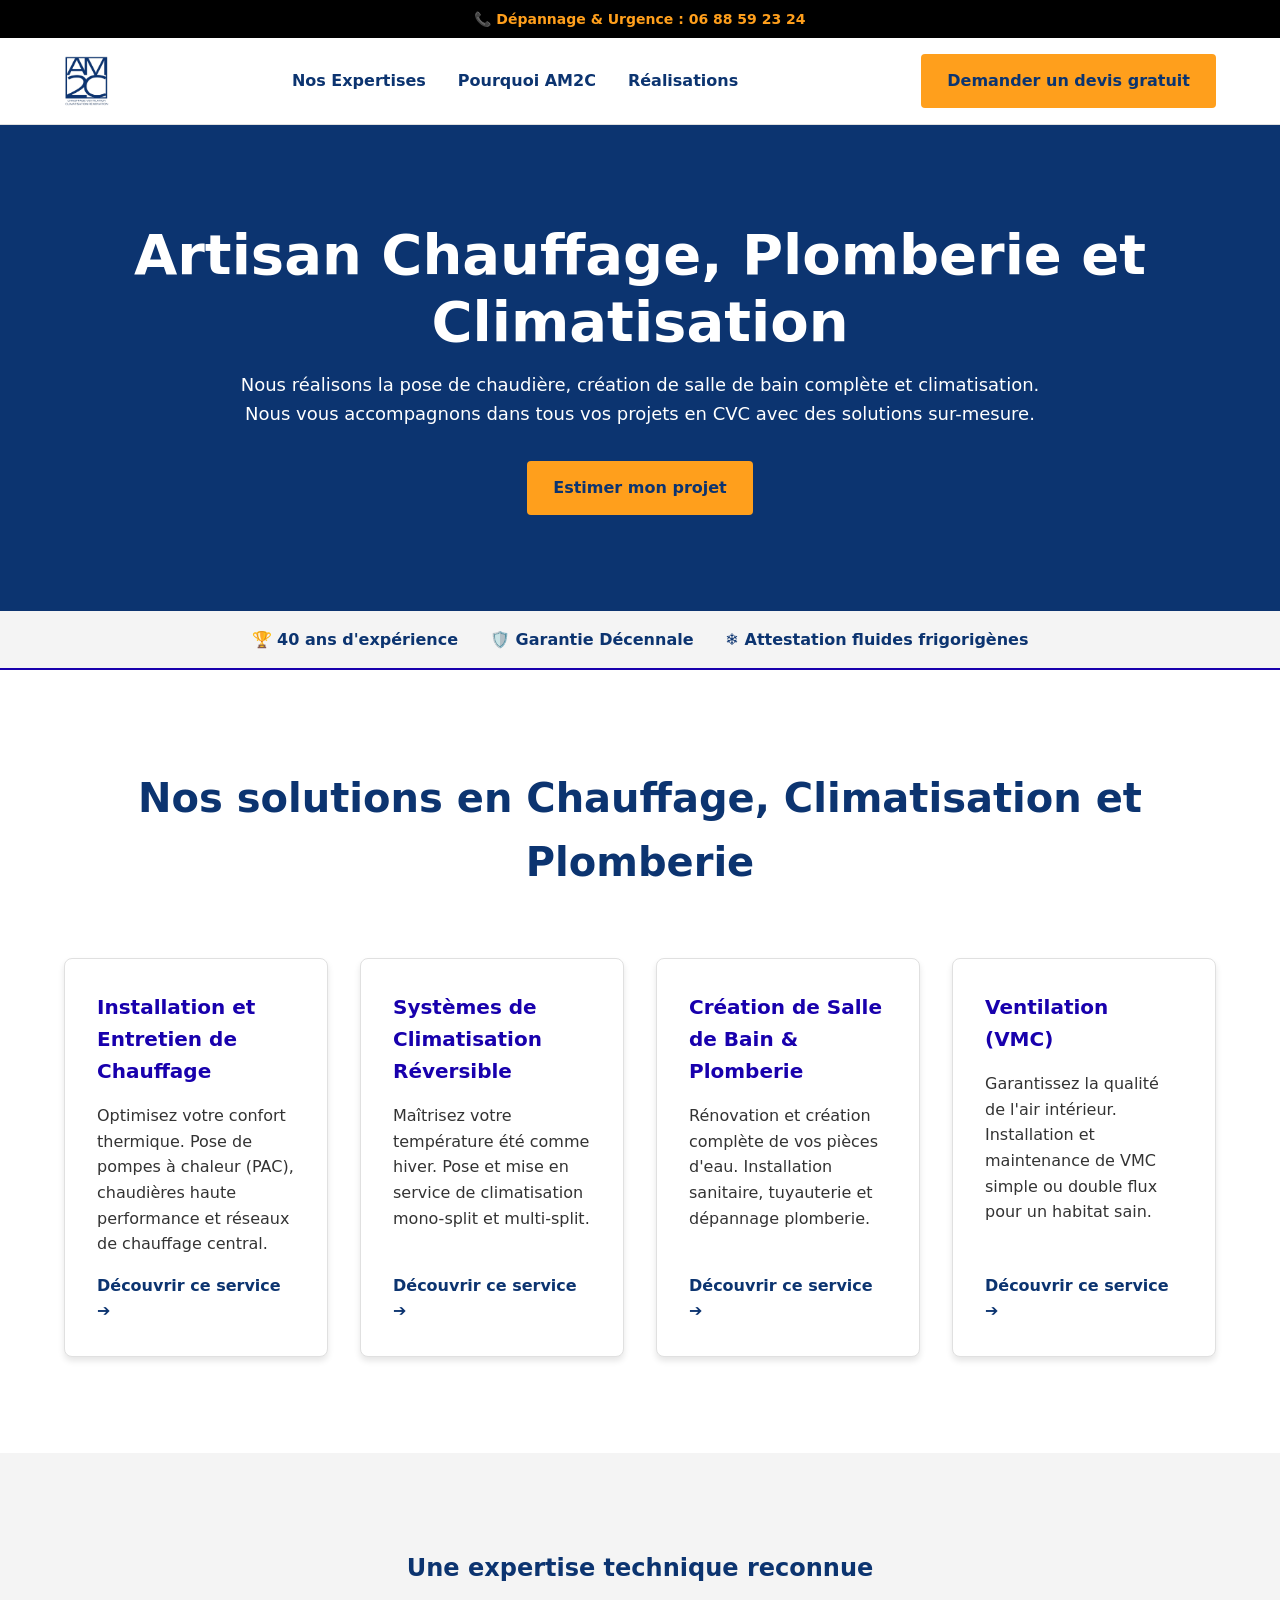
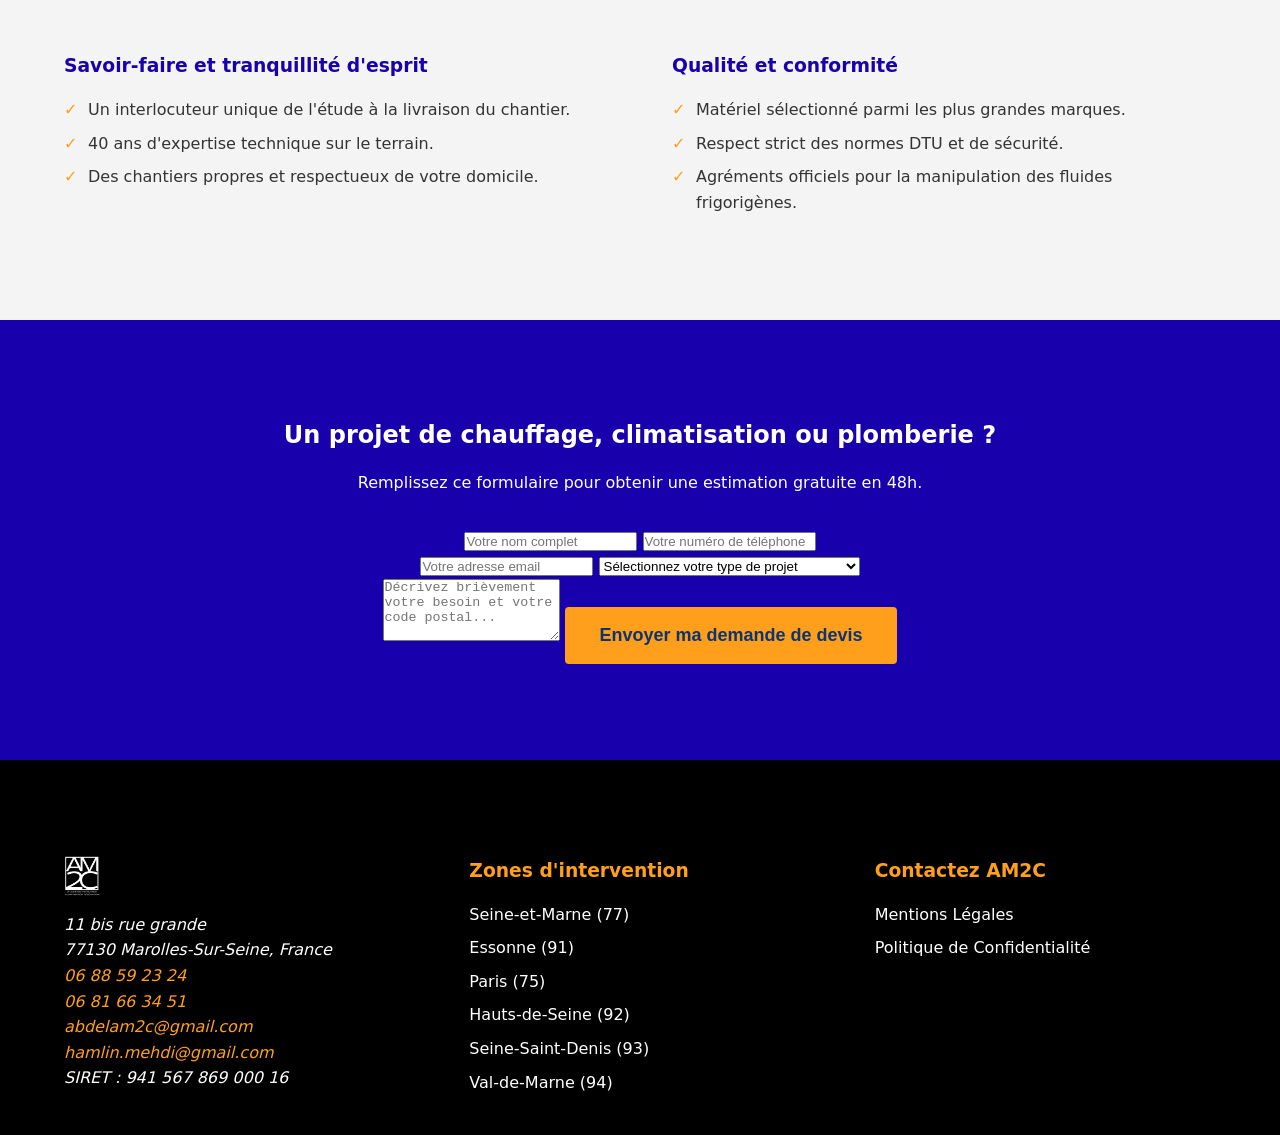
==== commit acad2819: "Update index.html" ====
--- a/index.html
+++ b/index.html
@@ -15,7 +15,7 @@
         </div>
         <div class="header__main">
             <a href="/" class="header__logo-link">
-                <img src="amc_logo.png" alt="AM2C - CHAUFFAGE VENTILATION CLIMATISATION RÉNOVATION" class="header__logo">
+                <img src="static/amc_logo.png" alt="AM2C - CHAUFFAGE VENTILATION CLIMATISATION RÉNOVATION" class="header__logo">
             </a>
             <nav class="header__nav" aria-label="Menu principal">
                 <ul class="header__menu">
@@ -133,7 +133,7 @@
     <footer class="footer">
         <div class="footer__container">
             <div class="footer__column">
-                <img src="amc_logo.png" alt="AM2C Logo" class="footer__logo">
+                <img src="static/amc_logo.png" alt="AM2C Logo" class="footer__logo">
                 <address class="footer__address">
                     <p>11 bis rue grande <br>77130 Marolles-Sur-Seine, France</p>
                     <p><a href="tel:+33688592324">06 88 59 23 24</a></p>
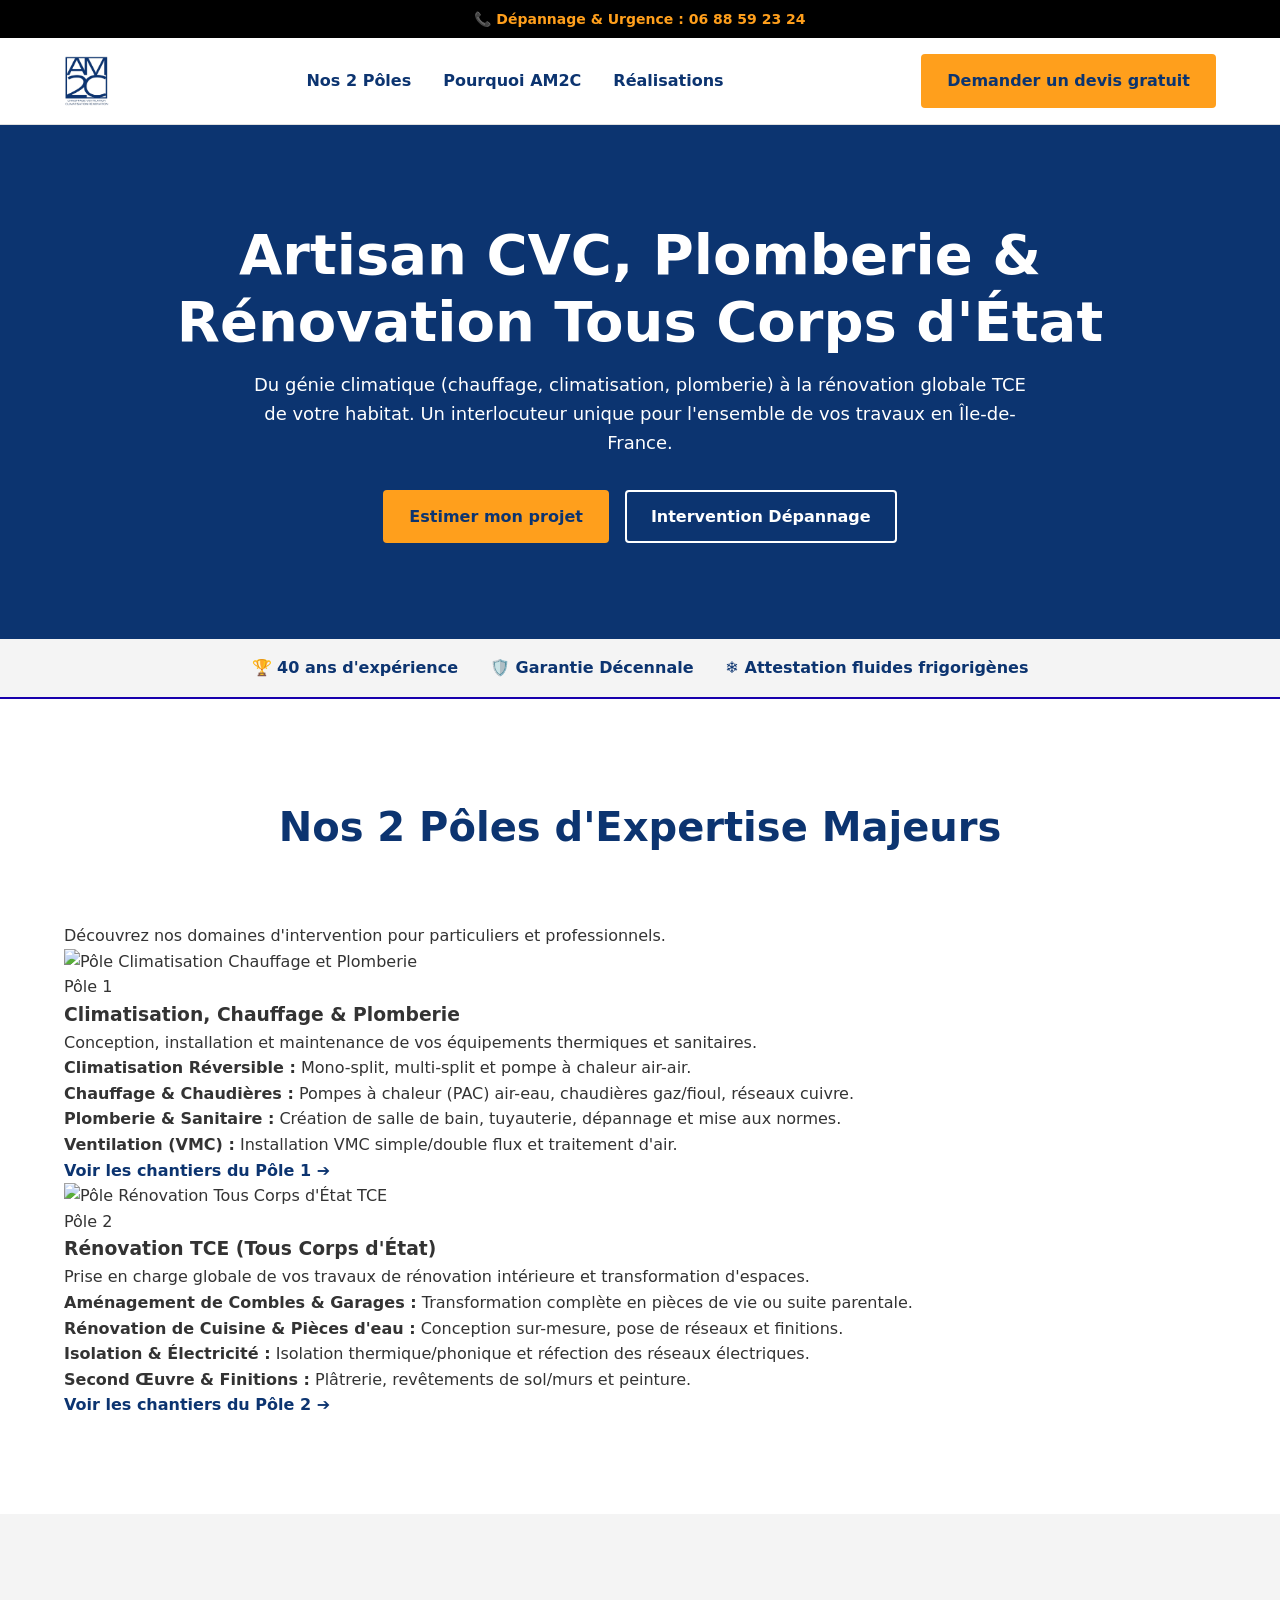
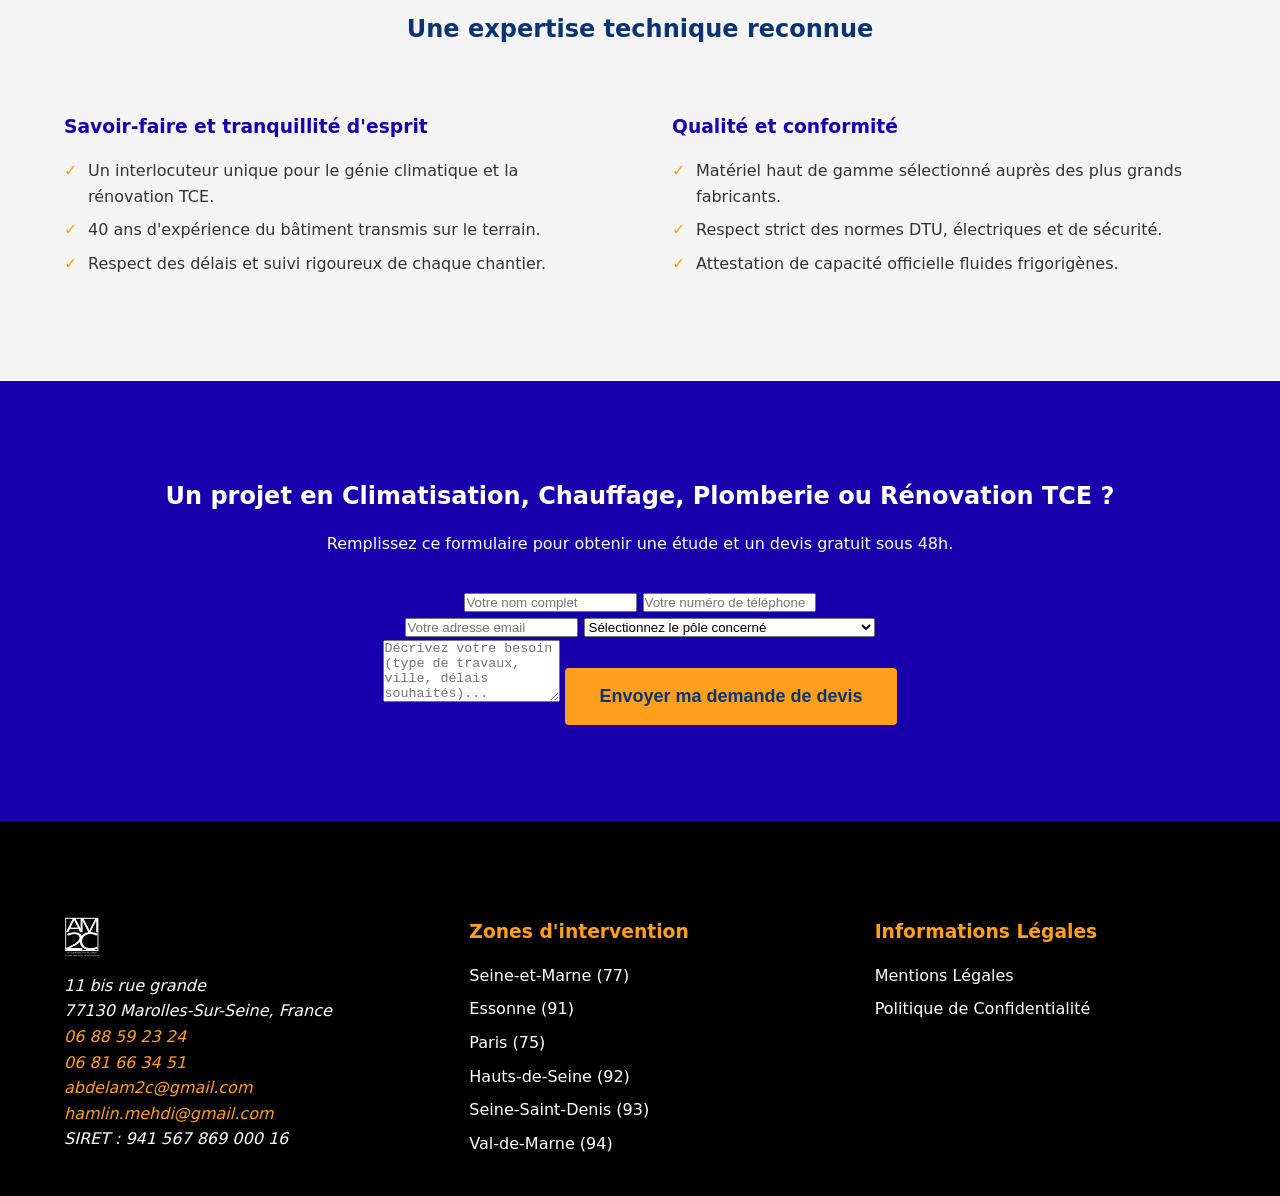
==== commit 476c91ba: "Add files via upload" ====
--- a/index.html
+++ b/index.html
@@ -3,25 +3,26 @@
 <head>
     <meta charset="UTF-8">
     <meta name="viewport" content="width=device-width, initial-scale=1.0">
-    <meta name="description" content="AM2C, expert en génie climatique (Chauffage, Ventilation, Climatisation) et plomberie en Île-de-France et Seine-et-Marne.">
-    <title>AM2C | Artisan Chauffagiste, Plombier et Climatisation (77, 91, IDF)</title>
+    <meta name="description" content="AM2C, entreprise spécialisée en Climatisation, Chauffage, Plomberie et Rénovation TCE (Tous Corps d'État) en Île-de-France et Seine-et-Marne.">
+    <title>AM2C | Climatisation, Chauffage, Plomberie & Rénovation TCE (77, 91, IDF)</title>
     <link rel="stylesheet" href="static/style.css">
 </head>
 <body>
     
+    <!-- EN-TÊTE & NAVIGATION -->
     <header class="header">
         <div class="header__top-bar">
             <a href="tel:+33688592324" class="header__emergency-link">📞 Dépannage & Urgence : 06 88 59 23 24</a>
         </div>
         <div class="header__main">
-            <a href="/" class="header__logo-link">
+            <a href="index.html" class="header__logo-link">
                 <img src="static/amc_logo.png" alt="AM2C - CHAUFFAGE VENTILATION CLIMATISATION RÉNOVATION" class="header__logo">
             </a>
             <nav class="header__nav" aria-label="Menu principal">
                 <ul class="header__menu">
-                    <li class="header__menu-item"><a href="#expertises" class="header__menu-link">Nos Expertises</a></li>
+                    <li class="header__menu-item"><a href="#expertises" class="header__menu-link">Nos 2 Pôles</a></li>
                     <li class="header__menu-item"><a href="#pourquoi-nous" class="header__menu-link">Pourquoi AM2C</a></li>
-                    <li class="header__menu-item"><a href="#realisations" class="header__menu-link">Réalisations</a></li>
+                    <li class="header__menu-item"><a href="realisations.html" class="header__menu-link">Réalisations</a></li>
                 </ul>
             </nav>
             <div class="header__cta-group">
@@ -31,18 +32,21 @@
     </header>
 
     <main>
+        <!-- SECTION HÉRO -->
         <section class="hero">
             <div class="hero__content">
-                <h1 class="hero__title">Artisan Chauffage, Plomberie et Climatisation</h1>
-                <p class="hero__description">Nous réalisons la pose de chaudière, création de salle de bain complète et climatisation. Nous vous accompagnons dans tous vos projets en CVC avec des solutions sur-mesure.</p>
+                <h1 class="hero__title">Artisan CVC, Plomberie & Rénovation Tous Corps d'État</h1>
+                <p class="hero__description">Du génie climatique (chauffage, climatisation, plomberie) à la rénovation globale TCE de votre habitat. Un interlocuteur unique pour l'ensemble de vos travaux en Île-de-France.</p>
                 <div class="hero__actions">
                     <a href="#devis" class="btn btn--primary">Estimer mon projet</a>
+                    <a href="tel:+33688592324" class="btn btn--secondary">Intervention Dépannage</a>
                 </div>
             </div>
         </section>
 
+        <!-- BARRE DE RÉASSURANCE -->
         <aside class="trust-bar" aria-label="Certifications et garanties de l'entreprise">
-            <h2 class="sr-only">Nos certifications et garanties qualité</h2>
+            <h2 class="sr-only">Nos garanties et expertises</h2>
             <ul class="trust-bar__list">
                 <li class="trust-bar__item"><span class="trust-bar__icon">🏆 40 ans d'expérience</span></li>
                 <li class="trust-bar__item"><span class="trust-bar__icon">🛡️ Garantie Décennale</span></li>
@@ -50,34 +54,57 @@
             </ul>
         </aside>
 
+        <!-- LES 2 PÔLES D'EXPERTISE -->
         <section id="expertises" class="services">
             <div class="services__container">
-                <h2 class="services__section-title">Nos solutions en Chauffage, Climatisation et Plomberie</h2>
-                <div class="services__grid">
-                    <article class="service-card">
-                        <h3 class="service-card__title">Installation et Entretien de Chauffage</h3>
-                        <p class="service-card__text">Optimisez votre confort thermique. Pose de pompes à chaleur (PAC), chaudières haute performance et réseaux de chauffage central.</p>
-                        <a href="#chauffage" class="service-card__link">Découvrir ce service ➔</a>
+                <h2 class="services__section-title">Nos 2 Pôles d'Expertise Majeurs</h2>
+                <p class="services__section-subtitle">Découvrez nos domaines d'intervention pour particuliers et professionnels.</p>
+                
+                <div class="poles-grid">
+                    
+                    <!-- PÔLE 1 : CLIM, CHAUFFAGE & PLOMBERIE -->
+                    <article class="pole-card">
+                        <div class="pole-card__img-wrapper">
+                            <img src="static\climatisation-plomberie-chauffage.png" alt="Pôle Climatisation Chauffage et Plomberie" class="pole-card__img">
+                            <span class="pole-card__badge">Pôle 1</span>
+                        </div>
+                        <div class="pole-card__body">
+                            <h3 class="pole-card__title">Climatisation, Chauffage & Plomberie</h3>
+                            <p class="pole-card__desc">Conception, installation et maintenance de vos équipements thermiques et sanitaires.</p>
+                            <ul class="pole-card__list">
+                                <li><strong>Climatisation Réversible :</strong> Mono-split, multi-split et pompe à chaleur air-air.</li>
+                                <li><strong>Chauffage & Chaudières :</strong> Pompes à chaleur (PAC) air-eau, chaudières gaz/fioul, réseaux cuivre.</li>
+                                <li><strong>Plomberie & Sanitaire :</strong> Création de salle de bain, tuyauterie, dépannage et mise aux normes.</li>
+                                <li><strong>Ventilation (VMC) :</strong> Installation VMC simple/double flux et traitement d'air.</li>
+                            </ul>
+                            <a href="realisations.html#pole-1" class="service-card__link">Voir les chantiers du Pôle 1 ➔</a>
+                        </div>
                     </article>
-                    <article class="service-card">
-                        <h3 class="service-card__title">Systèmes de Climatisation Réversible</h3>
-                        <p class="service-card__text">Maîtrisez votre température été comme hiver. Pose et mise en service de climatisation mono-split et multi-split.</p>
-                        <a href="#climatisation" class="service-card__link">Découvrir ce service ➔</a>
+
+                    <!-- PÔLE 2 : RÉNOVATION TCE -->
+                    <article class="pole-card">
+                        <div class="pole-card__img-wrapper">
+                            <img src="static\Renovation TCE (Tous Corps d'État).png" alt="Pôle Rénovation Tous Corps d'État TCE" class="pole-card__img">
+                            <span class="pole-card__badge">Pôle 2</span>
+                        </div>
+                        <div class="pole-card__body">
+                            <h3 class="pole-card__title">Rénovation TCE (Tous Corps d'État)</h3>
+                            <p class="pole-card__desc">Prise en charge globale de vos travaux de rénovation intérieure et transformation d'espaces.</p>
+                            <ul class="pole-card__list">
+                                <li><strong>Aménagement de Combles & Garages :</strong> Transformation complète en pièces de vie ou suite parentale.</li>
+                                <li><strong>Rénovation de Cuisine & Pièces d'eau :</strong> Conception sur-mesure, pose de réseaux et finitions.</li>
+                                <li><strong>Isolation & Électricité :</strong> Isolation thermique/phonique et réfection des réseaux électriques.</li>
+                                <li><strong>Second Œuvre & Finitions :</strong> Plâtrerie, revêtements de sol/murs et peinture.</li>
+                            </ul>
+                            <a href="realisations.html#pole-2" class="service-card__link">Voir les chantiers du Pôle 2 ➔</a>
+                        </div>
                     </article>
-                    <article class="service-card">
-                        <h3 class="service-card__title">Création de Salle de Bain & Plomberie</h3>
-                        <p class="service-card__text">Rénovation et création complète de vos pièces d'eau. Installation sanitaire, tuyauterie et dépannage plomberie.</p>
-                        <a href="#plomberie" class="service-card__link">Découvrir ce service ➔</a>
-                    </article>
-                    <article class="service-card">
-                        <h3 class="service-card__title">Ventilation (VMC)</h3>
-                        <p class="service-card__text">Garantissez la qualité de l'air intérieur. Installation et maintenance de VMC simple ou double flux pour un habitat sain.</p>
-                        <a href="#ventilation" class="service-card__link">Découvrir ce service ➔</a>
-                    </article>
+
                 </div>
             </div>
         </section>
 
+        <!-- POURQUOI CHOISIR AM2C -->
         <section id="pourquoi-nous" class="why-us">
             <div class="why-us__container">
                 <h2 class="why-us__title">Une expertise technique reconnue</h2>
@@ -85,27 +112,28 @@
                     <article class="why-us__target">
                         <h3 class="why-us__subtitle">Savoir-faire et tranquillité d'esprit</h3>
                         <ul class="why-us__list">
-                            <li>Un interlocuteur unique de l'étude à la livraison du chantier.</li>
-                            <li>40 ans d'expertise technique sur le terrain.</li>
-                            <li>Des chantiers propres et respectueux de votre domicile.</li>
+                            <li>Un interlocuteur unique pour le génie climatique et la rénovation TCE.</li>
+                            <li>40 ans d'expérience du bâtiment transmis sur le terrain.</li>
+                            <li>Respect des délais et suivi rigoureux de chaque chantier.</li>
                         </ul>
                     </article>
                     <article class="why-us__target">
                         <h3 class="why-us__subtitle">Qualité et conformité</h3>
                         <ul class="why-us__list">
-                            <li>Matériel sélectionné parmi les plus grandes marques.</li>
-                            <li>Respect strict des normes DTU et de sécurité.</li>
-                            <li>Agréments officiels pour la manipulation des fluides frigorigènes.</li>
+                            <li>Matériel haut de gamme sélectionné auprès des plus grands fabricants.</li>
+                            <li>Respect strict des normes DTU, électriques et de sécurité.</li>
+                            <li>Attestation de capacité officielle fluides frigorigènes.</li>
                         </ul>
                     </article>
                 </div>
             </div>
         </section>
 
+        <!-- FORMULAIRE DE DEVIS -->
         <section id="devis" class="pre-footer-cta">
             <div class="pre-footer-cta__container">
-                <h2 class="pre-footer-cta__title">Un projet de chauffage, climatisation ou plomberie ?</h2>
-                <p class="pre-footer-cta__text">Remplissez ce formulaire pour obtenir une estimation gratuite en 48h.</p>
+                <h2 class="pre-footer-cta__title">Un projet en Climatisation, Chauffage, Plomberie ou Rénovation TCE ?</h2>
+                <p class="pre-footer-cta__text">Remplissez ce formulaire pour obtenir une étude et un devis gratuit sous 48h.</p>
                 
                 <form action="#" method="POST" class="quote-form">
                     <div class="form-group">
@@ -114,22 +142,21 @@
                     </div>
                     <div class="form-group">
                         <input type="email" name="email" placeholder="Votre adresse email" required class="form-input">
-                        <select name="projet" required class="form-input">
-                            <option value="">Sélectionnez votre type de projet</option>
-                            <option value="chauffage">Installation Chauffage / Chaudière / PAC</option>
-                            <option value="climatisation">Climatisation Réversible</option>
-                            <option value="salle-de-bain">Création Salle de Bain / Plomberie</option>
-                            <option value="depannage">Dépannage / Entretien</option>
+                        <select name="pole" required class="form-input">
+                            <option value="">Sélectionnez le pôle concerné</option>
+                            <option value="pole1">Pôle 1 : Climatisation / Chauffage / Plomberie</option>
+                            <option value="pole2">Pôle 2 : Rénovation TCE (Tous Corps d'État)</option>
+                            <option value="urgence">Dépannage / Entretien Urgent</option>
                         </select>
                     </div>
-                    <textarea name="message" placeholder="Décrivez brièvement votre besoin et votre code postal..." rows="4" required class="form-input"></textarea>
+                    <textarea name="message" placeholder="Décrivez votre besoin (type de travaux, ville, délais souhaités)..." rows="4" required class="form-input"></textarea>
                     <button type="submit" class="btn btn--primary btn--large">Envoyer ma demande de devis</button>
                 </form>
-
             </div>
         </section>
     </main>
 
+    <!-- PIED DE PAGE -->
     <footer class="footer">
         <div class="footer__container">
             <div class="footer__column">
@@ -157,7 +184,7 @@
                 </nav>
             </div>
             <div class="footer__column">
-                <h3 class="footer__subtitle">Contactez AM2C</h3>
+                <h3 class="footer__subtitle">Informations Légales</h3>
                 <nav aria-label="Liens légaux">
                     <ul class="footer__list">
                         <li><a href="#mentions-legales">Mentions Légales</a></li>
@@ -169,4 +196,4 @@
     </footer>
 
 </body>
-</html>
+</html>
